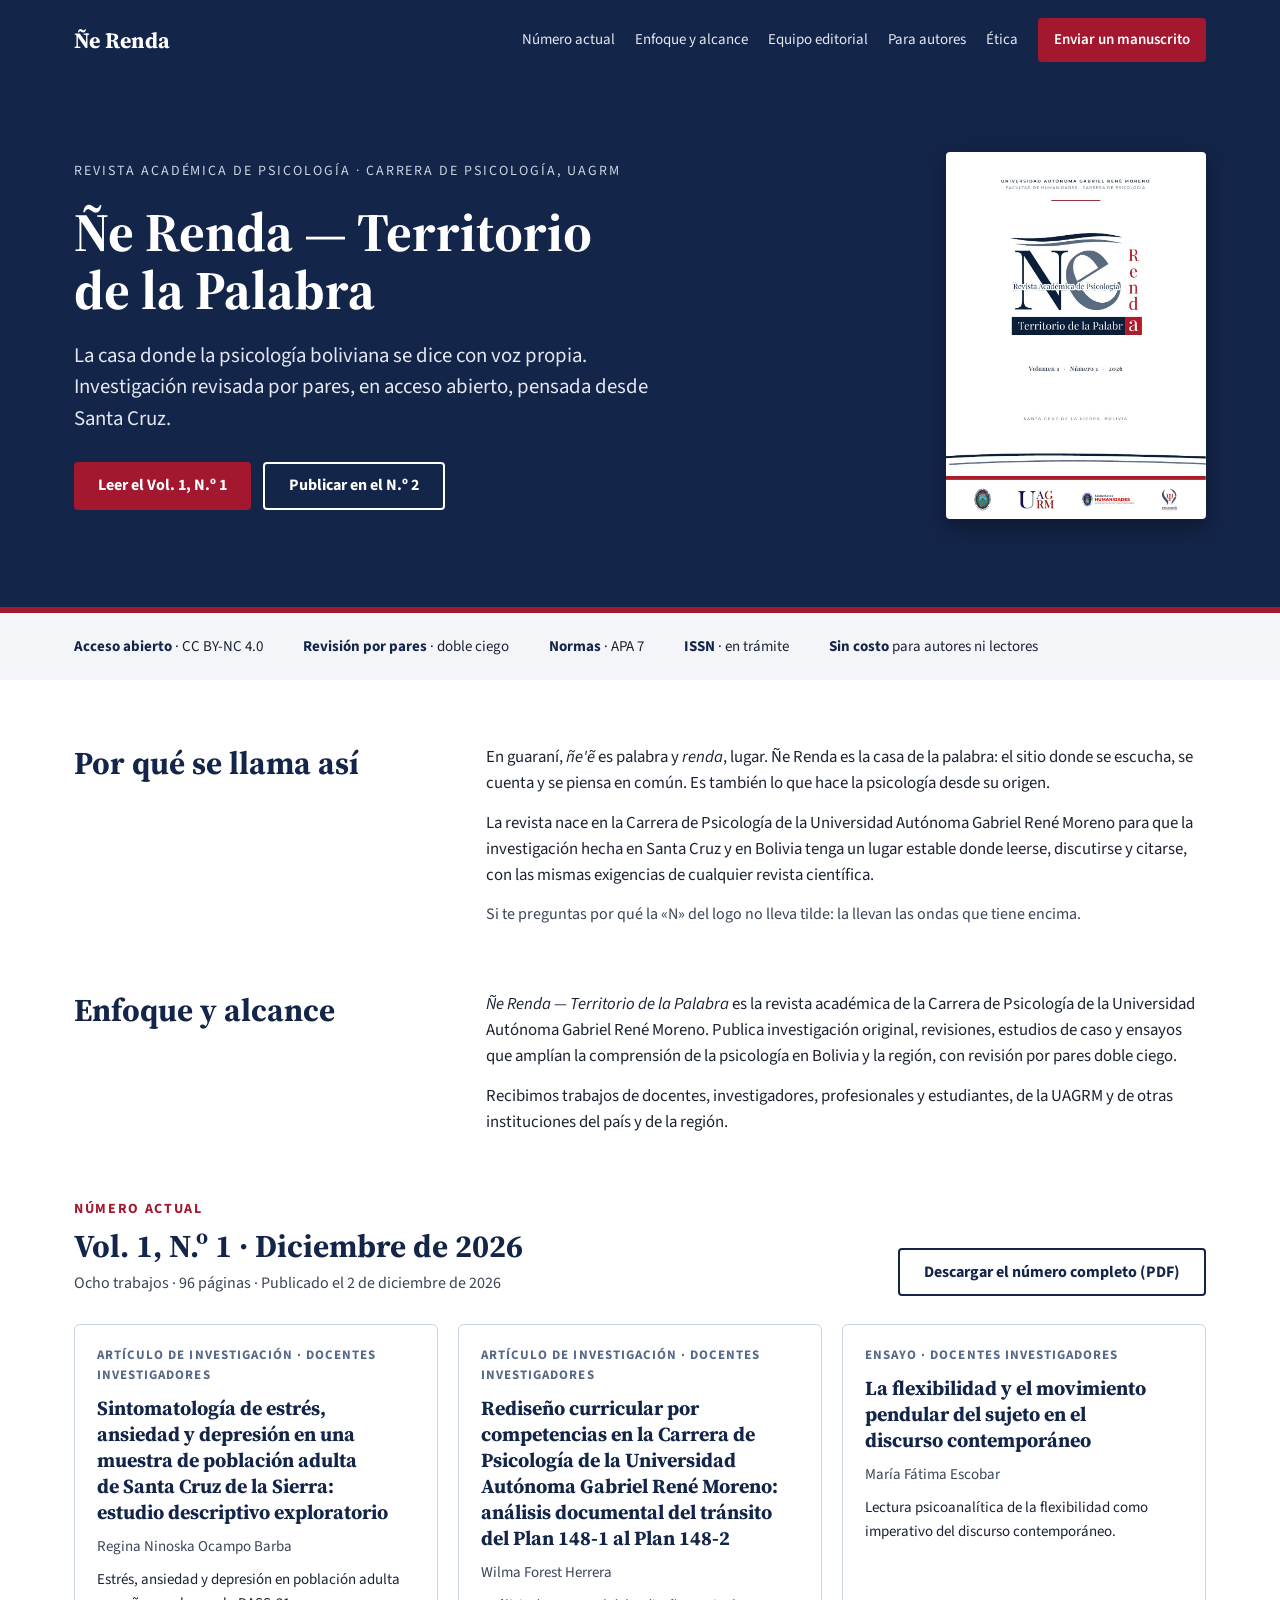
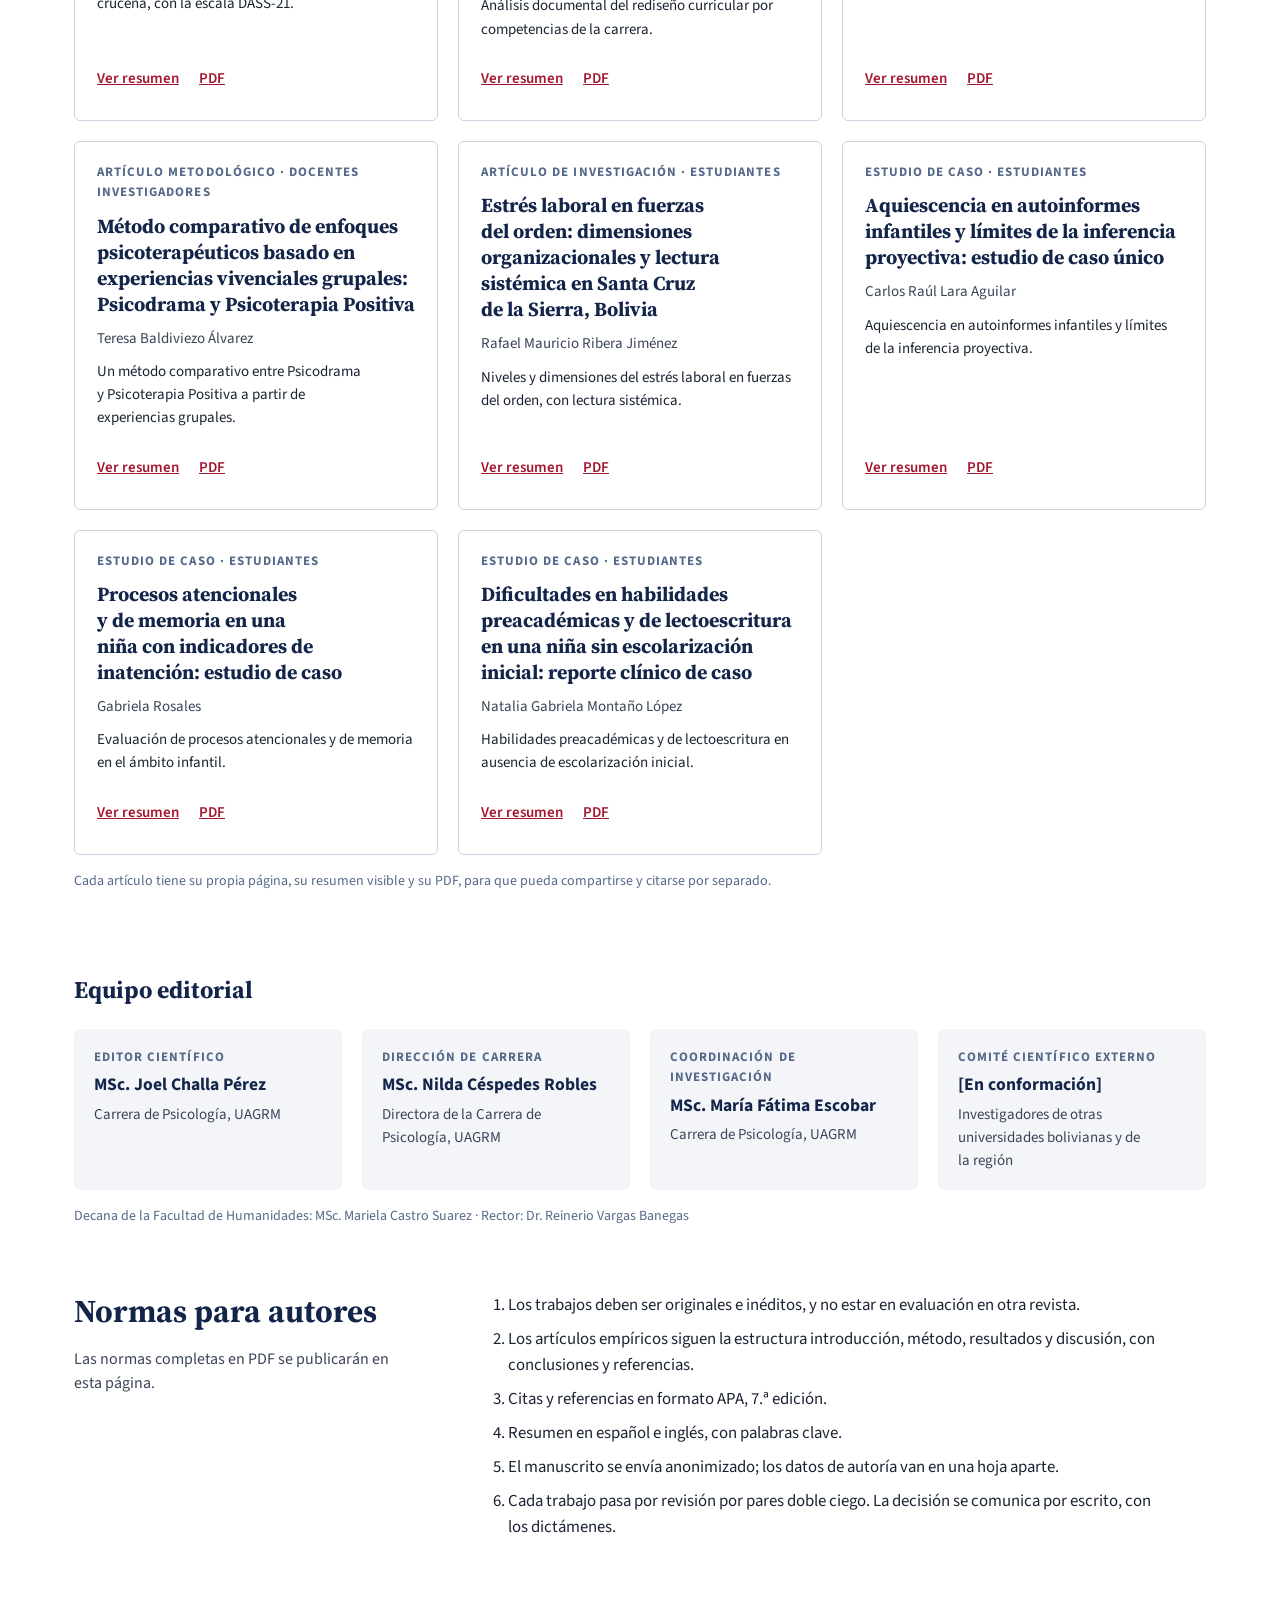
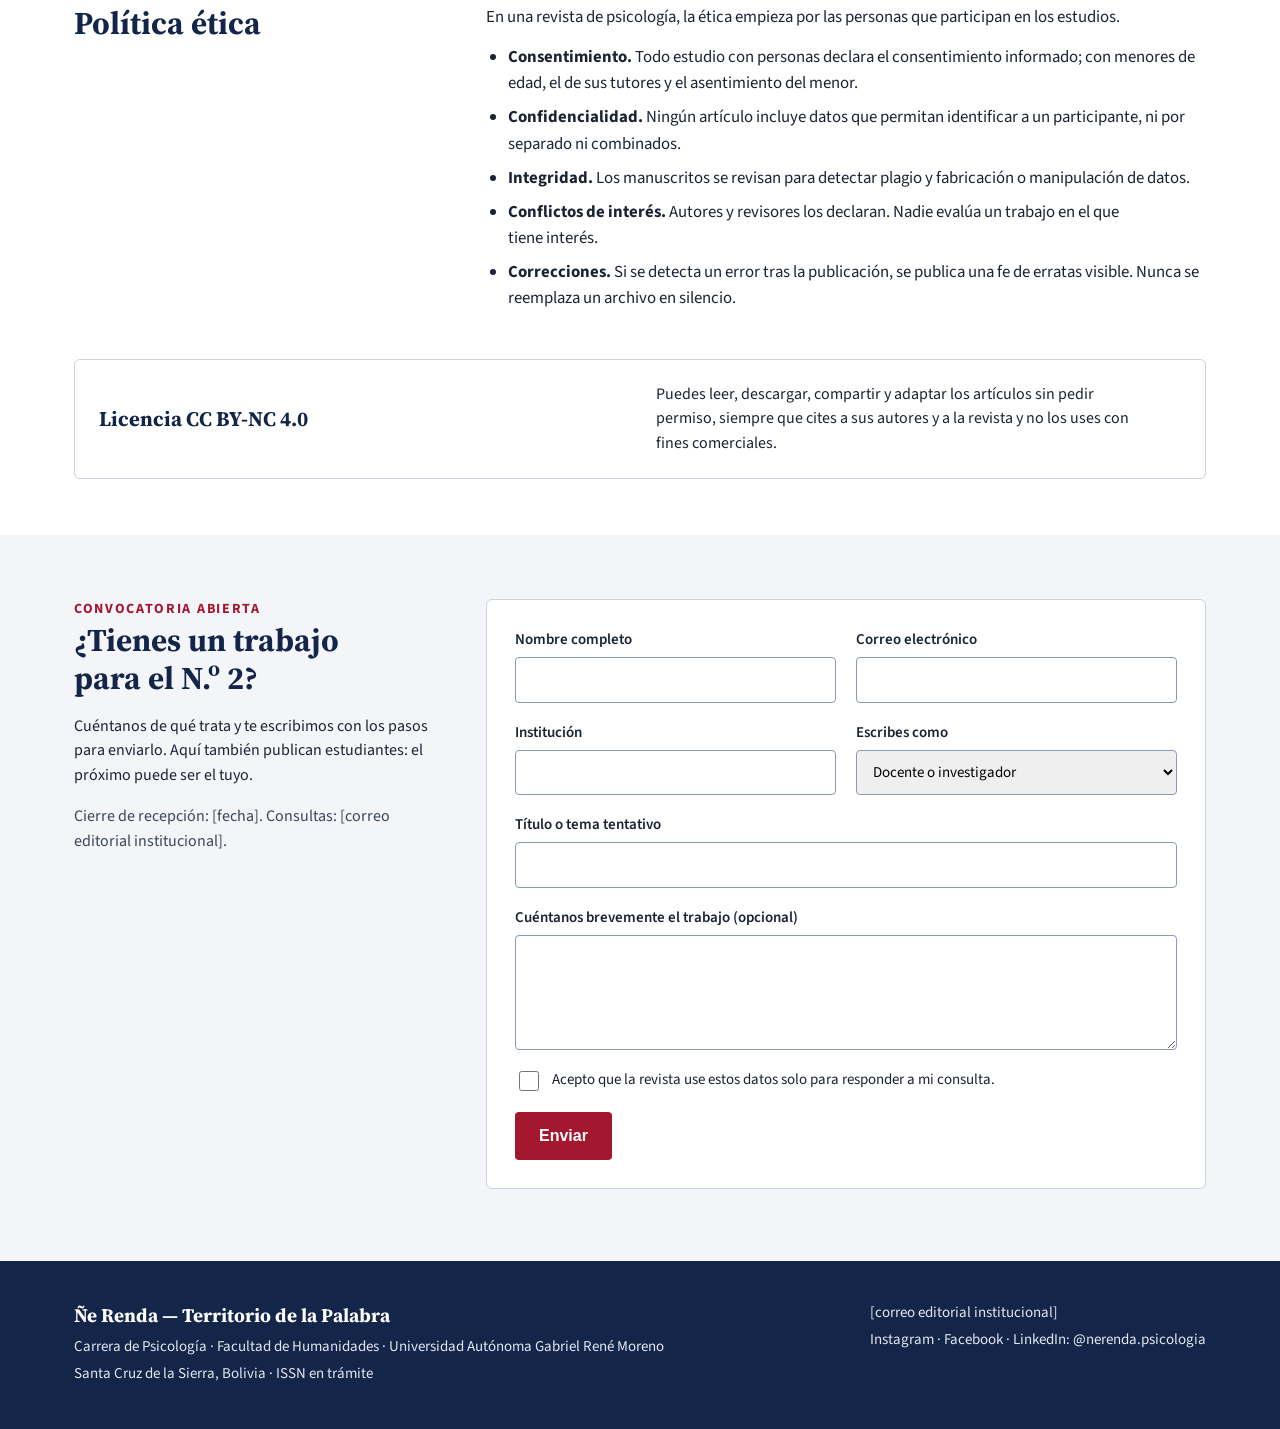
==== index.html @ d5024cea "Add files via upload" ====
<!doctype html>
<html lang="es">
<head>
<meta charset="utf-8">
<meta name="viewport" content="width=device-width, initial-scale=1">
<title>Ñe Renda — Territorio de la Palabra · Revista Académica de Psicología · UAGRM</title>
<meta name="description" content="Ñe Renda — Territorio de la Palabra: revista académica de la Carrera de Psicología de la UAGRM. Investigación revisada por pares, en acceso abierto, pensada desde Santa Cruz, Bolivia.">
<!-- FAVICON: cuando tengas el logo B07, guárdalo como img/favicon.png y descomenta la línea siguiente -->
<!-- <link rel="icon" type="image/png" href="img/favicon.png"> -->
<link rel="preconnect" href="https://fonts.googleapis.com">
<link rel="preconnect" href="https://fonts.gstatic.com" crossorigin>
<link href="https://fonts.googleapis.com/css2?family=Source+Serif+4:opsz,wght@8..60,400;8..60,600;8..60,700&family=Source+Sans+3:ital,wght@0,400;0,600;0,700;1,400&display=swap" rel="stylesheet">
<link rel="stylesheet" href="css/estilos.css">
</head>
<body>

<header class="cabecera">
<div class="contenedor cabecera-fila">
<a href="index.html" class="marca">
<!-- LOGO: cuando tengas el avatar B07, guárdalo como img/logo-b07.png y descomenta la línea siguiente -->
<!-- <img class="marca-logo" src="img/logo-b07.png" alt=""> -->
<span class="marca-nombre">Ñe Renda</span>
</a>
<nav class="navegacion" aria-label="Secciones del sitio">
<a href="#numero">Número actual</a>
<a href="#alcance">Enfoque y alcance</a>
<a href="#equipo">Equipo editorial</a>
<a href="#autores">Para autores</a>
<a href="#etica">Ética</a>
<a href="#contacto" class="destacado">Enviar un manuscrito</a>
</nav>
</div>
</header>

<section class="portada">
<div class="contenedor portada-fila">
<div class="portada-texto">
<p class="portada-etiqueta">Revista Académica de Psicología · Carrera de Psicología, UAGRM</p>
<h1>Ñe Renda — Territorio de la Palabra</h1>
<p class="portada-bajada">La casa donde la psicología boliviana se dice con voz propia. Investigación revisada por pares, en acceso abierto, pensada desde Santa Cruz.</p>
<div class="botones">
<a class="boton boton-rojo" href="#numero">Leer el Vol. 1, N.º 1</a>
<a class="boton boton-borde-claro" href="#contacto">Publicar en el N.º 2</a>
</div>
</div>
<div class="portada-imagen">
<!-- PORTADA: guarda la portada oficial como img/portada-vol1-n1.jpg; mientras no exista, la imagen simplemente no se mostrará -->
<img src="img/portada-vol1-n1.jpg" alt="Portada del Vol. 1, N.º 1 de Ñe Renda" onerror="this.style.display='none'">
</div>
</div>
</section>

<section class="franja" aria-label="Atributos de la revista">
<div class="contenedor franja-fila">
<span><strong>Acceso abierto</strong> · CC BY-NC 4.0</span>
<span><strong>Revisión por pares</strong> · doble ciego</span>
<span><strong>Normas</strong> · APA 7</span>
<span><strong>ISSN</strong> · en trámite</span>
<span><strong>Sin costo</strong> para autores ni lectores</span>
</div>
</section>

<section class="seccion" id="presentacion">
<div class="contenedor seccion-fila">
<div class="seccion-titulo"><h2>Por qué se llama así</h2></div>
<div class="seccion-cuerpo">
<p>En guaraní, <em>ñe'ẽ</em> es palabra y <em>renda</em>, lugar. Ñe Renda es la casa de la palabra: el sitio donde se escucha, se cuenta y se piensa en común. Es también lo que hace la psicología desde su origen.</p>
<p>La revista nace en la Carrera de Psicología de la Universidad Autónoma Gabriel René Moreno para que la investigación hecha en Santa Cruz y en Bolivia tenga un lugar estable donde leerse, discutirse y citarse, con las mismas exigencias de cualquier revista científica.</p>
<p class="nota-suave">Si te preguntas por qué la «N» del logo no lleva tilde: la llevan las ondas que tiene encima.</p>
</div>
</div>
</section>

<section class="seccion" id="alcance">
<div class="contenedor seccion-fila">
<div class="seccion-titulo"><h2>Enfoque y alcance</h2></div>
<div class="seccion-cuerpo">
<p><em>Ñe Renda — Territorio de la Palabra</em> es la revista académica de la Carrera de Psicología de la Universidad Autónoma Gabriel René Moreno. Publica investigación original, revisiones, estudios de caso y ensayos que amplían la comprensión de la psicología en Bolivia y la región, con revisión por pares doble ciego.</p>
<p>Recibimos trabajos de docentes, investigadores, profesionales y estudiantes, de la UAGRM y de otras instituciones del país y de la región.</p>
</div>
</div>
</section>

<section class="seccion" id="numero">
<div class="contenedor">
<div class="numero-cabeza">
<div>
<p class="numero-etiqueta">Número actual</p>
<h2>Vol. 1, N.º 1 · Diciembre de 2026</h2>
<p class="numero-dato">Ocho trabajos · 96 páginas · Publicado el 2 de diciembre de 2026</p>
</div>
<!-- PDF COMPLETO: guarda el número completo como pdf/nerenda-vol1-n1.pdf -->
<a class="boton boton-borde-oscuro" href="pdf/nerenda-vol1-n1.pdf">Descargar el número completo (PDF)</a>
</div>
<div class="rejilla-articulos">

<article class="tarjeta-articulo">
<p class="tipo">Artículo de investigación · Docentes investigadores</p>
<h3><a href="articulo-01.html">Sintomatología de estrés, ansiedad y depresión en una muestra de población adulta de Santa Cruz de la Sierra: estudio descriptivo exploratorio</a></h3>
<p class="autoria">Regina Ninoska Ocampo Barba</p>
<p class="tema">Estrés, ansiedad y depresión en población adulta cruceña, con la escala DASS-21.</p>
<div class="tarjeta-enlaces"><a href="articulo-01.html">Ver resumen</a><a href="pdf/articulo-01.pdf">PDF</a></div>
</article>

<article class="tarjeta-articulo">
<p class="tipo">Artículo de investigación · Docentes investigadores</p>
<h3><a href="articulo-02.html">Rediseño curricular por competencias en la Carrera de Psicología de la Universidad Autónoma Gabriel René Moreno: análisis documental del tránsito del Plan 148-1 al Plan 148-2</a></h3>
<p class="autoria">Wilma Forest Herrera</p>
<p class="tema">Análisis documental del rediseño curricular por competencias de la carrera.</p>
<div class="tarjeta-enlaces"><a href="articulo-02.html">Ver resumen</a><a href="pdf/articulo-02.pdf">PDF</a></div>
</article>

<article class="tarjeta-articulo">
<p class="tipo">Ensayo · Docentes investigadores</p>
<h3><a href="articulo-03.html">La flexibilidad y el movimiento pendular del sujeto en el discurso contemporáneo</a></h3>
<p class="autoria">María Fátima Escobar</p>
<p class="tema">Lectura psicoanalítica de la flexibilidad como imperativo del discurso contemporáneo.</p>
<div class="tarjeta-enlaces"><a href="articulo-03.html">Ver resumen</a><a href="pdf/articulo-03.pdf">PDF</a></div>
</article>

<article class="tarjeta-articulo">
<p class="tipo">Artículo metodológico · Docentes investigadores</p>
<h3><a href="articulo-04.html">Método comparativo de enfoques psicoterapéuticos basado en experiencias vivenciales grupales: Psicodrama y Psicoterapia Positiva</a></h3>
<p class="autoria">Teresa Baldiviezo Álvarez</p>
<p class="tema">Un método comparativo entre Psicodrama y Psicoterapia Positiva a partir de experiencias grupales.</p>
<div class="tarjeta-enlaces"><a href="articulo-04.html">Ver resumen</a><a href="pdf/articulo-04.pdf">PDF</a></div>
</article>

<article class="tarjeta-articulo">
<p class="tipo">Artículo de investigación · Estudiantes</p>
<h3><a href="articulo-05.html">Estrés laboral en fuerzas del orden: dimensiones organizacionales y lectura sistémica en Santa Cruz de la Sierra, Bolivia</a></h3>
<p class="autoria">Rafael Mauricio Ribera Jiménez</p>
<p class="tema">Niveles y dimensiones del estrés laboral en fuerzas del orden, con lectura sistémica.</p>
<div class="tarjeta-enlaces"><a href="articulo-05.html">Ver resumen</a><a href="pdf/articulo-05.pdf">PDF</a></div>
</article>

<article class="tarjeta-articulo">
<p class="tipo">Estudio de caso · Estudiantes</p>
<h3><a href="articulo-06.html">Aquiescencia en autoinformes infantiles y límites de la inferencia proyectiva: estudio de caso único</a></h3>
<p class="autoria">Carlos Raúl Lara Aguilar</p>
<p class="tema">Aquiescencia en autoinformes infantiles y límites de la inferencia proyectiva.</p>
<div class="tarjeta-enlaces"><a href="articulo-06.html">Ver resumen</a><a href="pdf/articulo-06.pdf">PDF</a></div>
</article>

<article class="tarjeta-articulo">
<p class="tipo">Estudio de caso · Estudiantes</p>
<h3><a href="articulo-07.html">Procesos atencionales y de memoria en una niña con indicadores de inatención: estudio de caso</a></h3>
<p class="autoria">Gabriela Rosales</p>
<p class="tema">Evaluación de procesos atencionales y de memoria en el ámbito infantil.</p>
<div class="tarjeta-enlaces"><a href="articulo-07.html">Ver resumen</a><a href="pdf/articulo-07.pdf">PDF</a></div>
</article>

<article class="tarjeta-articulo">
<p class="tipo">Estudio de caso · Estudiantes</p>
<h3><a href="articulo-08.html">Dificultades en habilidades preacadémicas y de lectoescritura en una niña sin escolarización inicial: reporte clínico de caso</a></h3>
<p class="autoria">Natalia Gabriela Montaño López</p>
<p class="tema">Habilidades preacadémicas y de lectoescritura en ausencia de escolarización inicial.</p>
<div class="tarjeta-enlaces"><a href="articulo-08.html">Ver resumen</a><a href="pdf/articulo-08.pdf">PDF</a></div>
</article>

</div>
<p class="nota-pie-seccion">Cada artículo tiene su propia página, su resumen visible y su PDF, para que pueda compartirse y citarse por separado.</p>
</div>
</section>

<section class="seccion" id="equipo">
<div class="contenedor">
<h2>Equipo editorial</h2>
<div class="rejilla-equipo">
<div class="tarjeta-equipo">
<p class="rol">Editor científico</p>
<p class="nombre">MSc. Joel Challa Pérez</p>
<p class="detalle">Carrera de Psicología, UAGRM</p>
</div>
<div class="tarjeta-equipo">
<p class="rol">Dirección de Carrera</p>
<p class="nombre">MSc. Nilda Céspedes Robles</p>
<p class="detalle">Directora de la Carrera de Psicología, UAGRM</p>
</div>
<div class="tarjeta-equipo">
<p class="rol">Coordinación de investigación</p>
<p class="nombre">MSc. María Fátima Escobar</p>
<p class="detalle">Carrera de Psicología, UAGRM</p>
</div>
<div class="tarjeta-equipo">
<p class="rol">Comité científico externo</p>
<p class="nombre">[En conformación]</p>
<p class="detalle">Investigadores de otras universidades bolivianas y de la región</p>
</div>
</div>
<p class="nota-pie-seccion">Decana de la Facultad de Humanidades: MSc. Mariela Castro Suarez · Rector: Dr. Reinerio Vargas Banegas</p>
</div>
</section>

<section class="seccion" id="autores">
<div class="contenedor seccion-fila">
<div class="seccion-titulo">
<h2>Normas para autores</h2>
<p class="nota-suave">Las normas completas en PDF se publicarán en esta página.</p>
</div>
<div class="seccion-cuerpo">
<ol>
<li>Los trabajos deben ser originales e inéditos, y no estar en evaluación en otra revista.</li>
<li>Los artículos empíricos siguen la estructura introducción, método, resultados y discusión, con conclusiones y referencias.</li>
<li>Citas y referencias en formato APA, 7.ª edición.</li>
<li>Resumen en español e inglés, con palabras clave.</li>
<li>El manuscrito se envía anonimizado; los datos de autoría van en una hoja aparte.</li>
<li>Cada trabajo pasa por revisión por pares doble ciego. La decisión se comunica por escrito, con los dictámenes.</li>
</ol>
</div>
</div>
</section>

<section class="seccion" id="etica">
<div class="contenedor seccion-fila">
<div class="seccion-titulo"><h2>Política ética</h2></div>
<div class="seccion-cuerpo">
<p>En una revista de psicología, la ética empieza por las personas que participan en los estudios.</p>
<ul>
<li><strong>Consentimiento.</strong> Todo estudio con personas declara el consentimiento informado; con menores de edad, el de sus tutores y el asentimiento del menor.</li>
<li><strong>Confidencialidad.</strong> Ningún artículo incluye datos que permitan identificar a un participante, ni por separado ni combinados.</li>
<li><strong>Integridad.</strong> Los manuscritos se revisan para detectar plagio y fabricación o manipulación de datos.</li>
<li><strong>Conflictos de interés.</strong> Autores y revisores los declaran. Nadie evalúa un trabajo en el que tiene interés.</li>
<li><strong>Correcciones.</strong> Si se detecta un error tras la publicación, se publica una fe de erratas visible. Nunca se reemplaza un archivo en silencio.</li>
</ul>
</div>
</div>
</section>

<section class="contenedor" id="licencia">
<div class="caja-licencia">
<p class="titulo">Licencia CC BY-NC 4.0</p>
<p>Puedes leer, descargar, compartir y adaptar los artículos sin pedir permiso, siempre que cites a sus autores y a la revista y no los uses con fines comerciales.</p>
</div>
</section>

<section class="contacto" id="contacto">
<div class="contenedor contacto-fila">
<div class="seccion-titulo">
<p class="numero-etiqueta">Convocatoria abierta</p>
<h2>¿Tienes un trabajo para el N.º 2?</h2>
<p>Cuéntanos de qué trata y te escribimos con los pasos para enviarlo. Aquí también publican estudiantes: el próximo puede ser el tuyo.</p>
<p class="nota-suave">Cierre de recepción: [fecha]. Consultas: [correo editorial institucional].</p>
</div>
<div class="seccion-cuerpo">
<!-- FORMULARIO: GitHub Pages no procesa formularios por sí solo.
     Opción A (recomendada): crea una cuenta gratuita en formspree.io con el correo editorial,
     crea un formulario y reemplaza TU_CODIGO en la línea siguiente por el código que te da Formspree.
     Opción B: crea un Google Form institucional y reemplaza todo este <form> por:
     <a class="boton boton-rojo" href="URL_DEL_GOOGLE_FORM">Abrir el formulario de contacto</a> -->
<form class="formulario" action="https://formspree.io/f/TU_CODIGO" method="POST">
<label>Nombre completo
<input type="text" name="nombre" required autocomplete="name">
</label>
<label>Correo electrónico
<input type="email" name="correo" required autocomplete="email">
</label>
<label>Institución
<input type="text" name="institucion">
</label>
<label>Escribes como
<select name="rol">
<option>Docente o investigador</option>
<option>Estudiante de pregrado o tesista</option>
<option>Psicólogo en ejercicio</option>
<option>Otro</option>
</select>
</label>
<label class="campo-ancho">Título o tema tentativo
<input type="text" name="tema" required>
</label>
<label class="campo-ancho">Cuéntanos brevemente el trabajo (opcional)
<textarea name="mensaje" rows="4"></textarea>
</label>
<label class="casilla campo-ancho">
<input type="checkbox" name="acepto" required>
<span>Acepto que la revista use estos datos solo para responder a mi consulta.</span>
</label>
<button class="boton boton-rojo campo-ancho" type="submit" style="justify-self: start;">Enviar</button>
</form>
</div>
</div>
</section>

<footer class="pie">
<div class="contenedor pie-fila">
<div>
<p class="titulo">Ñe Renda — Territorio de la Palabra</p>
<p>Carrera de Psicología · Facultad de Humanidades · Universidad Autónoma Gabriel René Moreno</p>
<p>Santa Cruz de la Sierra, Bolivia · ISSN en trámite</p>
</div>
<div>
<p>[correo editorial institucional]</p>
<p>Instagram · Facebook · LinkedIn: @nerenda.psicologia</p>
</div>
</div>
</footer>

</body>
</html>
---- css/estilos.css ----
/* Ñe Renda — Territorio de la Palabra · hoja de estilos del sitio
   Paleta: azul marino #14254A · gris azulado #6B7F99 (texto pequeño: #56698A) · rojo carmín #A3172F
   Tipografías: Source Serif 4 (titulares) · Source Sans 3 (texto) — cargadas desde Google Fonts en cada página */

* { box-sizing: border-box; }

body {
  margin: 0;
  font-family: 'Source Sans 3', system-ui, -apple-system, sans-serif;
  color: #1B2333;
  background: #ffffff;
  line-height: 1.55;
}

h1, h2, h3 { font-family: 'Source Serif 4', Georgia, serif; color: #14254A; line-height: 1.2; text-wrap: balance; }
p, li { text-wrap: pretty; }

a { color: #A3172F; }
a:hover { color: #14254A; }

.contenedor { max-width: 1180px; margin: 0 auto; padding-left: 24px; padding-right: 24px; }

/* Cabecera y navegación */
.cabecera { background: #14254A; color: #ffffff; }
.cabecera-fila { display: flex; flex-wrap: wrap; justify-content: space-between; align-items: center; gap: 16px; padding-top: 18px; padding-bottom: 18px; }
.marca { display: flex; align-items: center; gap: 12px; color: #ffffff; text-decoration: none; min-height: 44px; }
.marca-logo { height: 44px; width: auto; }
.marca-nombre { font-family: 'Source Serif 4', Georgia, serif; font-size: 22px; font-weight: 700; }
.navegacion { display: flex; flex-wrap: wrap; gap: 4px 20px; font-size: 15px; align-items: center; }
.navegacion a { color: #E3E8F0; text-decoration: none; padding: 10px 0; }
.navegacion a:hover { color: #ffffff; text-decoration: underline; }
.navegacion a.destacado { color: #ffffff; background: #A3172F; padding: 10px 16px; border-radius: 4px; font-weight: 600; }
.navegacion a.destacado:hover { background: #8A1428; text-decoration: none; }

/* Portada (hero) */
.portada { background: #14254A; color: #ffffff; border-bottom: 6px solid #A3172F; }
.portada-fila { display: flex; flex-wrap: wrap; gap: 48px; align-items: center; padding-top: 72px; padding-bottom: 88px; }
.portada-texto { flex: 999 1 520px; min-width: 0; display: flex; flex-direction: column; gap: 20px; }
.portada-etiqueta { margin: 0; font-size: 14px; letter-spacing: 0.14em; text-transform: uppercase; color: #C9D3E2; }
.portada h1 { margin: 0; color: #ffffff; font-size: clamp(2.2rem, 5vw, 3.4rem); line-height: 1.08; }
.portada-bajada { margin: 0; font-size: 1.3rem; line-height: 1.5; color: #E3E8F0; max-width: 620px; }
.portada-imagen { flex: 1 1 260px; display: flex; justify-content: center; }
.portada-imagen img { width: 260px; height: auto; border-radius: 4px; box-shadow: 0 8px 24px rgba(0,0,0,0.35); }
.botones { display: flex; flex-wrap: wrap; gap: 12px; padding-top: 8px; }
.boton { display: inline-flex; align-items: center; min-height: 48px; padding: 0 24px; text-decoration: none; font-weight: 700; border-radius: 4px; border: 0; font-size: 16px; cursor: pointer; }
.boton-rojo { background: #A3172F; color: #ffffff; }
.boton-rojo:hover { background: #8A1428; color: #ffffff; }
.boton-borde-claro { border: 2px solid #ffffff; color: #ffffff; background: transparent; }
.boton-borde-claro:hover { background: rgba(255,255,255,0.12); color: #ffffff; }
.boton-borde-oscuro { border: 2px solid #14254A; color: #14254A; background: transparent; }
.boton-borde-oscuro:hover { background: #EDF0F6; color: #14254A; }

/* Franja de atributos */
.franja { background: #F3F5F9; }
.franja-fila { display: flex; flex-wrap: wrap; gap: 12px 40px; padding-top: 22px; padding-bottom: 22px; font-size: 15px; }
.franja strong { color: #14254A; }

/* Secciones de dos columnas */
.seccion { padding-top: 64px; }
.seccion-fila { display: flex; flex-wrap: wrap; gap: 40px; }
.seccion-titulo { flex: 1 1 300px; min-width: 0; }
.seccion-titulo h2 { margin: 0; font-size: 2rem; }
.seccion-cuerpo { flex: 999 1 560px; min-width: 0; max-width: 720px; display: flex; flex-direction: column; gap: 14px; font-size: 1.05rem; }
.seccion-cuerpo p, .seccion-cuerpo ul, .seccion-cuerpo ol { margin: 0; }
.seccion-cuerpo ul, .seccion-cuerpo ol { padding-left: 22px; display: flex; flex-direction: column; gap: 8px; }
.nota-suave { font-size: 1rem; color: #3A4558; }

/* Número actual */
.numero-cabeza { display: flex; flex-wrap: wrap; justify-content: space-between; align-items: flex-end; gap: 16px; }
.numero-etiqueta { margin: 0; font-size: 14px; letter-spacing: 0.12em; text-transform: uppercase; color: #A3172F; font-weight: 700; }
.numero-cabeza h2 { margin: 6px 0; font-size: 2rem; }
.numero-dato { margin: 0; color: #3A4558; }
.rejilla-articulos { display: grid; grid-template-columns: repeat(auto-fill, minmax(320px, 1fr)); gap: 20px; margin-top: 28px; }
.tarjeta-articulo { border: 1px solid #C9D3E2; border-radius: 6px; padding: 20px 22px; display: flex; flex-direction: column; gap: 10px; }
.tarjeta-articulo .tipo { margin: 0; font-size: 13px; letter-spacing: 0.08em; text-transform: uppercase; color: #56698A; font-weight: 700; }
.tarjeta-articulo h3 { margin: 0; font-size: 1.25rem; line-height: 1.3; }
.tarjeta-articulo h3 a { color: #14254A; text-decoration: none; }
.tarjeta-articulo h3 a:hover { color: #A3172F; text-decoration: underline; }
.tarjeta-articulo .autoria { margin: 0; font-size: 15px; color: #3A4558; }
.tarjeta-articulo .tema { margin: 0; font-size: 15px; }
.tarjeta-enlaces { display: flex; flex-wrap: wrap; gap: 8px 20px; margin-top: auto; padding-top: 6px; font-size: 15px; font-weight: 600; }
.tarjeta-enlaces a { padding: 10px 0; }
.nota-pie-seccion { margin: 16px 0 0 0; font-size: 14px; color: #56698A; }

/* Equipo */
.rejilla-equipo { display: grid; grid-template-columns: repeat(auto-fill, minmax(260px, 1fr)); gap: 20px; margin-top: 24px; }
.tarjeta-equipo { background: #F3F5F9; border-radius: 6px; padding: 18px 20px; display: flex; flex-direction: column; gap: 4px; }
.tarjeta-equipo .rol { margin: 0; font-size: 13px; text-transform: uppercase; letter-spacing: 0.08em; color: #56698A; font-weight: 700; }
.tarjeta-equipo .nombre { margin: 0; font-size: 1.1rem; font-weight: 700; color: #14254A; }
.tarjeta-equipo .detalle { margin: 0; font-size: 15px; color: #3A4558; }

/* Licencia */
.caja-licencia { border: 1px solid #C9D3E2; border-radius: 6px; padding: 22px 24px; display: flex; flex-wrap: wrap; gap: 12px 32px; align-items: center; margin-top: 48px; }
.caja-licencia .titulo { margin: 0; font-family: 'Source Serif 4', Georgia, serif; font-size: 1.3rem; font-weight: 700; color: #14254A; }
.caja-licencia p { margin: 0; flex: 999 1 420px; min-width: 0; }

/* Contacto y formulario */
.contacto { background: #F3F5F9; margin-top: 56px; }
.contacto-fila { display: flex; flex-wrap: wrap; gap: 40px; padding-top: 64px; padding-bottom: 72px; }
.formulario { background: #ffffff; border: 1px solid #C9D3E2; border-radius: 6px; padding: 28px; display: grid; grid-template-columns: repeat(2, minmax(0, 1fr)); gap: 18px 20px; }
.formulario label { display: flex; flex-direction: column; gap: 6px; font-weight: 600; font-size: 15px; }
.campo-ancho { grid-column: 1 / -1; }
.formulario input, .formulario select, .formulario textarea { font: inherit; font-weight: 400; border: 1px solid #8A9AB3; border-radius: 4px; padding: 10px 12px; min-height: 44px; }
.formulario textarea { resize: vertical; }
.casilla { flex-direction: row !important; gap: 10px !important; align-items: flex-start; font-weight: 400 !important; }
.casilla input { width: 20px; height: 20px; min-height: 20px; margin-top: 3px; }
@media (max-width: 640px) { .formulario { grid-template-columns: 1fr; } }

/* Pie */
.pie { background: #14254A; color: #E3E8F0; margin-top: 0; }
.pie-fila { display: flex; flex-wrap: wrap; justify-content: space-between; gap: 20px; padding-top: 40px; padding-bottom: 40px; font-size: 15px; }
.pie .titulo { margin: 0 0 4px 0; font-family: 'Source Serif 4', Georgia, serif; font-size: 1.2rem; font-weight: 700; color: #ffffff; }
.pie p { margin: 0 0 4px 0; }

/* Página de artículo */
.articulo-cuerpo { max-width: 820px; margin: 0 auto; padding: 56px 24px 72px 24px; display: flex; flex-direction: column; gap: 22px; }
.articulo-cuerpo .tipo { margin: 0; font-size: 13px; letter-spacing: 0.08em; text-transform: uppercase; color: #A3172F; font-weight: 700; }
.articulo-cuerpo h1 { margin: 0; font-size: 2.1rem; }
.articulo-cuerpo .autoria { margin: 0; font-size: 1.1rem; color: #3A4558; }
.articulo-cuerpo .referencia { margin: 0; font-size: 15px; color: #56698A; }
.bloque-resumen { background: #F3F5F9; border-radius: 6px; padding: 22px 24px; display: flex; flex-direction: column; gap: 10px; }
.bloque-resumen h2 { margin: 0; font-size: 1.2rem; }
.bloque-resumen p { margin: 0; }
.bloque-citar { border: 1px solid #C9D3E2; border-radius: 6px; padding: 18px 20px; display: flex; flex-direction: column; gap: 8px; font-size: 15px; }
.bloque-citar h2 { margin: 0; font-size: 1.1rem; }
.bloque-citar p { margin: 0; }
.volver { font-size: 15px; font-weight: 600; }
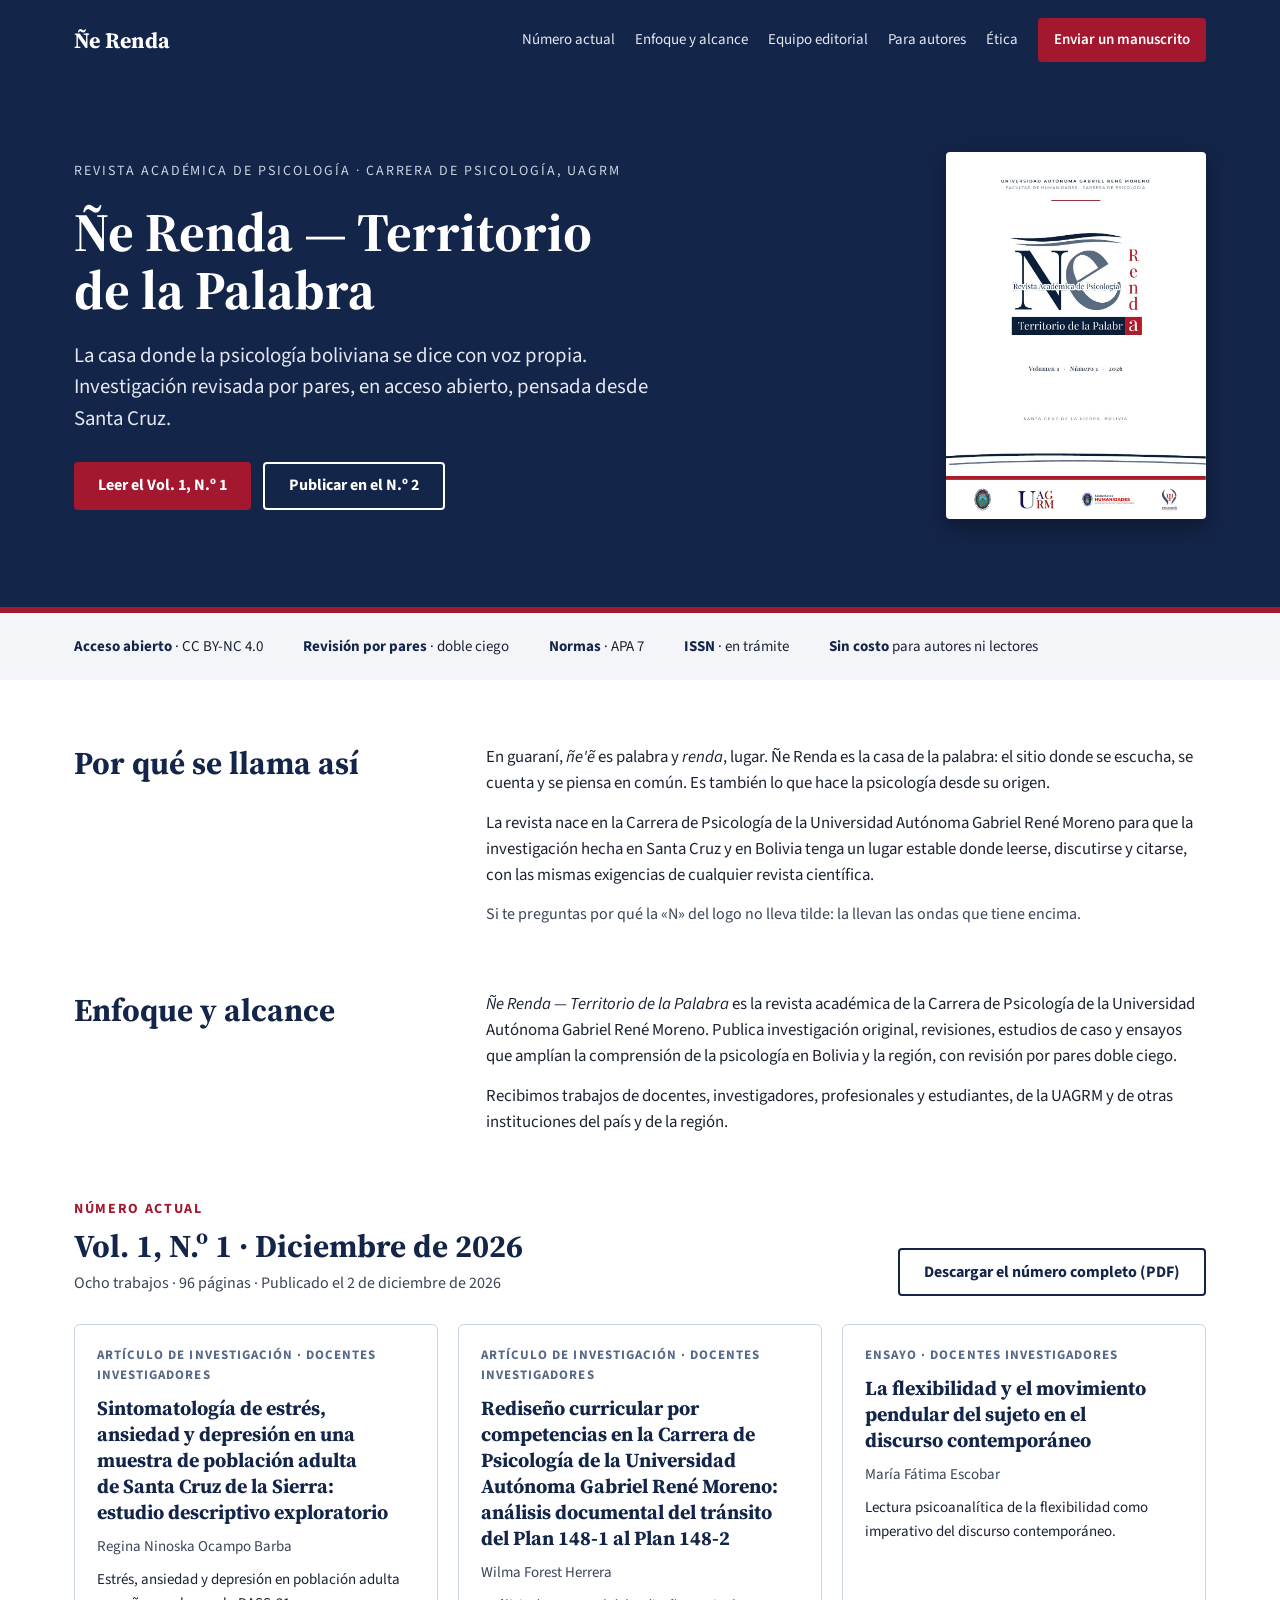
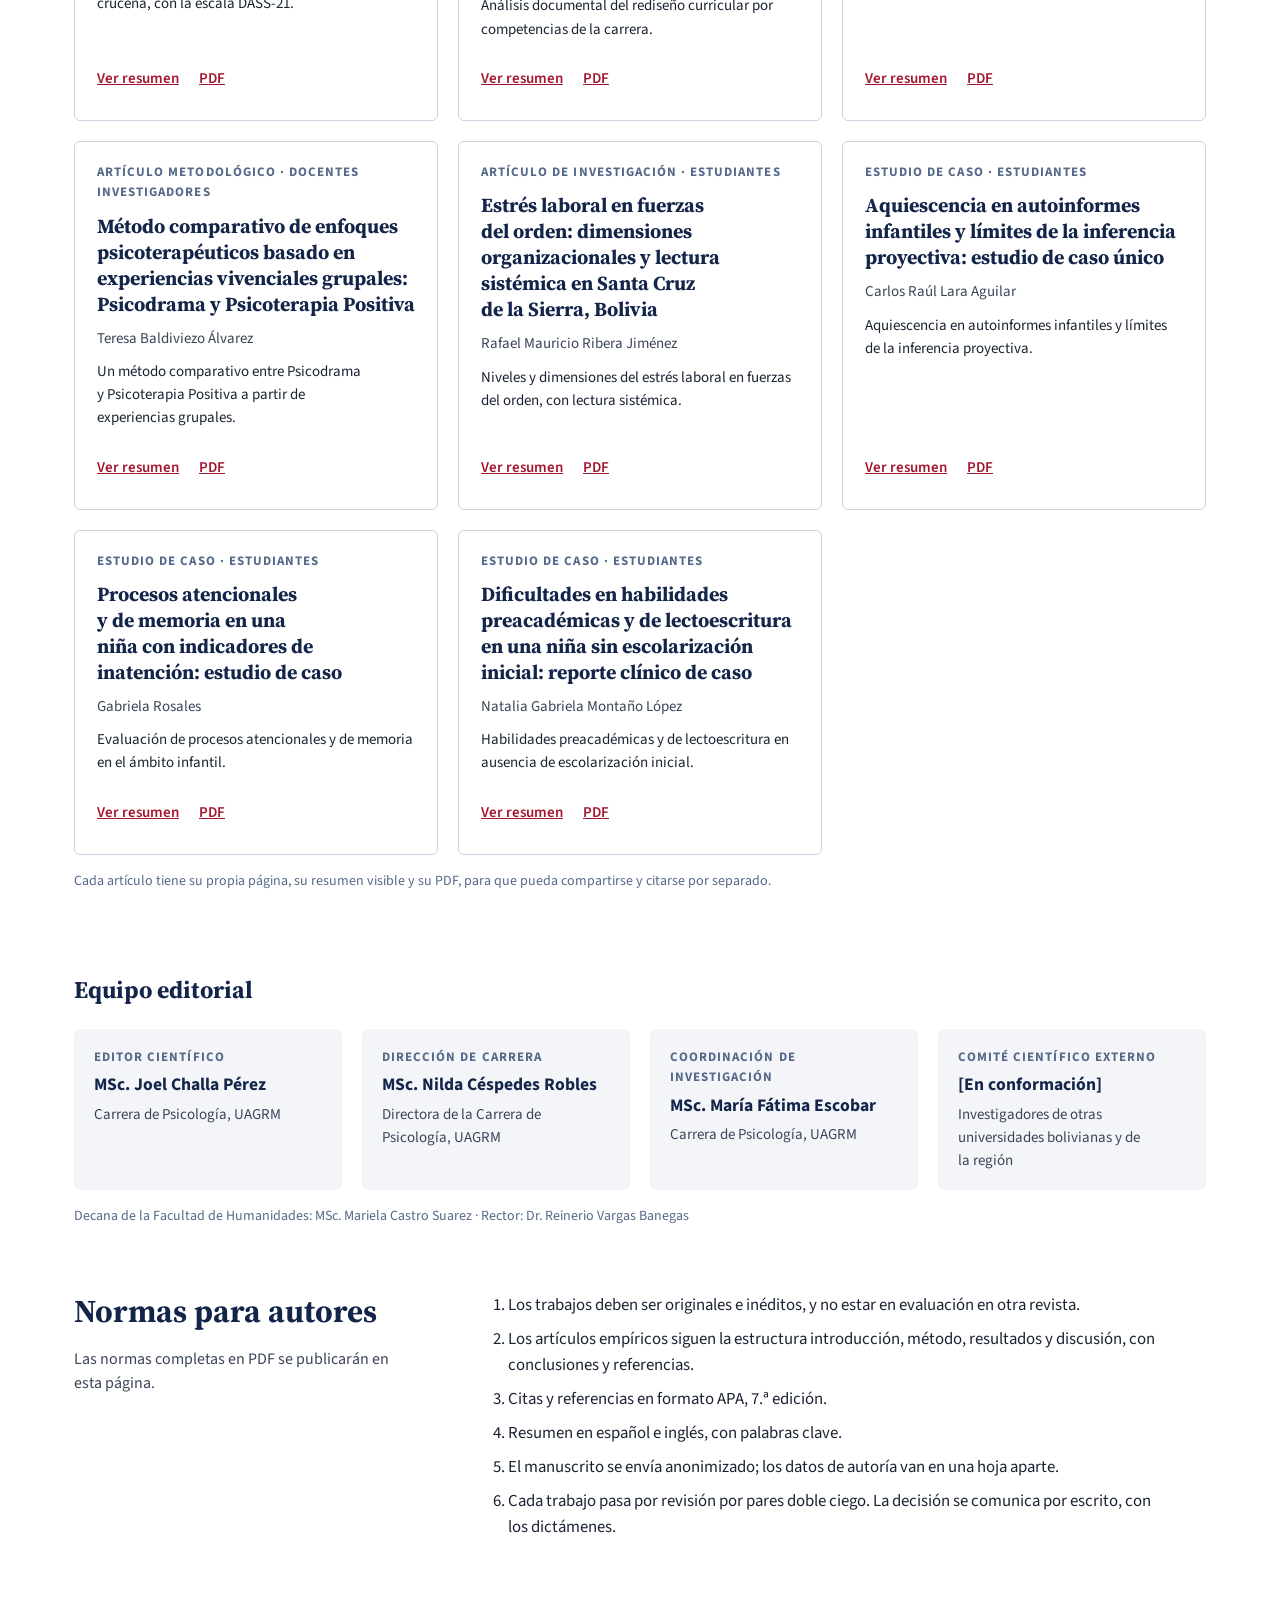
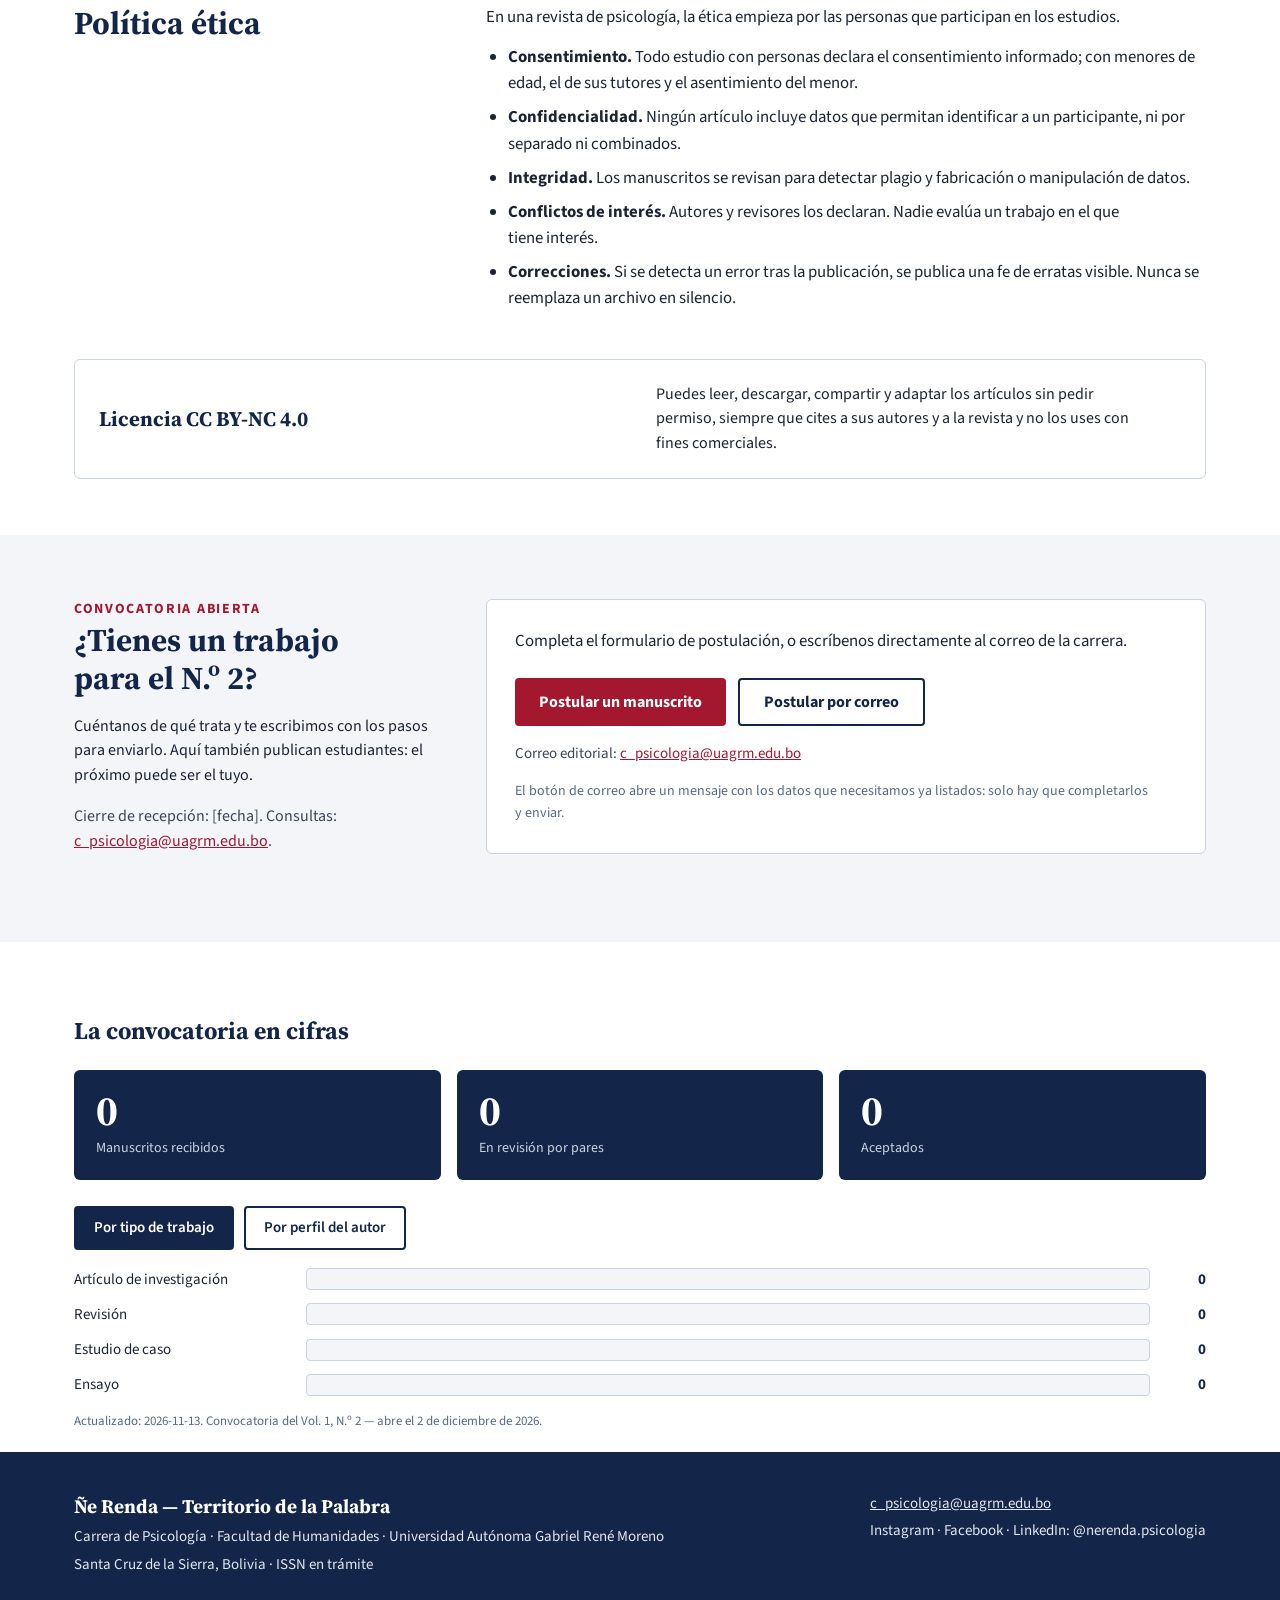
==== commit ed19d8f1: "Add files via upload" ====
--- a/index.html
+++ b/index.html
@@ -240,47 +240,82 @@
 <p class="numero-etiqueta">Convocatoria abierta</p>
 <h2>¿Tienes un trabajo para el N.º 2?</h2>
 <p>Cuéntanos de qué trata y te escribimos con los pasos para enviarlo. Aquí también publican estudiantes: el próximo puede ser el tuyo.</p>
-<p class="nota-suave">Cierre de recepción: [fecha]. Consultas: [correo editorial institucional].</p>
-</div>
-<div class="seccion-cuerpo">
-<!-- FORMULARIO: GitHub Pages no procesa formularios por sí solo.
-     Opción A (recomendada): crea una cuenta gratuita en formspree.io con el correo editorial,
-     crea un formulario y reemplaza TU_CODIGO en la línea siguiente por el código que te da Formspree.
-     Opción B: crea un Google Form institucional y reemplaza todo este <form> por:
-     <a class="boton boton-rojo" href="URL_DEL_GOOGLE_FORM">Abrir el formulario de contacto</a> -->
-<form class="formulario" action="https://formspree.io/f/TU_CODIGO" method="POST">
-<label>Nombre completo
-<input type="text" name="nombre" required autocomplete="name">
-</label>
-<label>Correo electrónico
-<input type="email" name="correo" required autocomplete="email">
-</label>
-<label>Institución
-<input type="text" name="institucion">
-</label>
-<label>Escribes como
-<select name="rol">
-<option>Docente o investigador</option>
-<option>Estudiante de pregrado o tesista</option>
-<option>Psicólogo en ejercicio</option>
-<option>Otro</option>
-</select>
-</label>
-<label class="campo-ancho">Título o tema tentativo
-<input type="text" name="tema" required>
-</label>
-<label class="campo-ancho">Cuéntanos brevemente el trabajo (opcional)
-<textarea name="mensaje" rows="4"></textarea>
-</label>
-<label class="casilla campo-ancho">
-<input type="checkbox" name="acepto" required>
-<span>Acepto que la revista use estos datos solo para responder a mi consulta.</span>
-</label>
-<button class="boton boton-rojo campo-ancho" type="submit" style="justify-self: start;">Enviar</button>
-</form>
-</div>
-</div>
-</section>
+<p class="nota-suave">Cierre de recepción: [fecha]. Consultas: <a href="mailto:c_psicologia@uagrm.edu.bo">c_psicologia@uagrm.edu.bo</a>.</p>
+</div>
+<div class="seccion-cuerpo">
+<!-- El botón abre el Google Form de la convocatoria; las respuestas llegan al Drive de c_psicologia@uagrm.edu.bo -->
+<div class="formulario" style="display: flex; flex-direction: column; gap: 16px;">
+<p style="margin: 0; font-size: 1.05rem;">Completa el formulario de postulación, o escríbenos directamente al correo de la carrera.</p>
+<div class="botones">
+<a class="boton boton-rojo" id="boton-formulario" href="https://docs.google.com/forms/d/e/1FAIpQLScNHgUABU08F3pAi4HKg8wVbyCsZcGMe62VkIEropSdbMZSIQ/viewform" target="_blank" rel="noopener">Postular un manuscrito</a>
+<a class="boton boton-borde-oscuro" href="mailto:c_psicologia@uagrm.edu.bo?subject=Postulaci%C3%B3n%20de%20manuscrito%20%E2%80%94%20%C3%91e%20Renda%20Vol.%201%2C%20N.%C2%BA%202&body=Nombre completo: %0AInstitucion: %0AEscribo como (docente o investigador / estudiante o tesista / psicologo en ejercicio / otro): %0ATipo de trabajo (articulo de investigacion / revision / estudio de caso / ensayo): %0ATitulo o tema tentativo: %0ABreve descripcion del trabajo: %0A%0AAcepto que la revista use estos datos solo para gestionar mi postulacion.">Postular por correo</a>
+</div>
+<p style="margin: 0; font-size: 15px; color: #3A4558;">Correo editorial: <a href="mailto:c_psicologia@uagrm.edu.bo">c_psicologia@uagrm.edu.bo</a></p>
+<p style="margin: 0; font-size: 14px; color: #56698A;">El botón de correo abre un mensaje con los datos que necesitamos ya listados: solo hay que completarlos y enviar.</p>
+</div>
+</div>
+</div>
+</section>
+
+<section class="contenedor estadisticas" id="estadisticas" hidden>
+<h2>La convocatoria en cifras</h2>
+<div class="est-cifras">
+<div class="est-cifra"><p class="num" id="est-recibidos">—</p><p class="rot">Manuscritos recibidos</p></div>
+<div class="est-cifra"><p class="num" id="est-revision">—</p><p class="rot">En revisión por pares</p></div>
+<div class="est-cifra"><p class="num" id="est-aceptados">—</p><p class="rot">Aceptados</p></div>
+</div>
+<div class="est-controles" role="group" aria-label="Ver distribución">
+<button type="button" id="btn-tipo" aria-pressed="true">Por tipo de trabajo</button>
+<button type="button" id="btn-perfil" aria-pressed="false">Por perfil del autor</button>
+</div>
+<div class="est-barras" id="est-barras" aria-live="polite"></div>
+<p class="est-nota" id="est-nota"></p>
+</section>
+
+<script>
+(function () {
+  fetch('datos/estadisticas.json', { cache: 'no-store' })
+    .then(function (r) { if (!r.ok) throw new Error(); return r.json(); })
+    .then(function (d) {
+      var sec = document.getElementById('estadisticas');
+      sec.hidden = false;
+      document.getElementById('est-recibidos').textContent = d.recibidos;
+      document.getElementById('est-revision').textContent = d.en_revision;
+      document.getElementById('est-aceptados').textContent = d.aceptados;
+      var nota = 'Actualizado: ' + d.actualizado + '.';
+      if (d.nota) nota += ' ' + d.nota + '.';
+      document.getElementById('est-nota').textContent = nota;
+
+      var cont = document.getElementById('est-barras');
+      function dibujar(grupo) {
+        cont.innerHTML = '';
+        var max = 0, k;
+        for (k in grupo) if (grupo[k] > max) max = grupo[k];
+        for (k in grupo) {
+          var fila = document.createElement('div'); fila.className = 'est-fila';
+          var rot = document.createElement('span'); rot.textContent = k;
+          var pista = document.createElement('div'); pista.className = 'est-pista';
+          var barra = document.createElement('div'); barra.className = 'est-barra';
+          var val = document.createElement('span'); val.className = 'est-valor';
+          val.textContent = grupo[k];
+          pista.appendChild(barra); fila.appendChild(rot); fila.appendChild(pista); fila.appendChild(val);
+          cont.appendChild(fila);
+          (function (b, v) {
+            requestAnimationFrame(function () { b.style.width = (max ? (v / max) * 100 : 0) + '%'; });
+          })(barra, grupo[k]);
+        }
+      }
+      var bt = document.getElementById('btn-tipo'), bp = document.getElementById('btn-perfil');
+      function activar(boton, otro, grupo) {
+        boton.setAttribute('aria-pressed', 'true'); otro.setAttribute('aria-pressed', 'false'); dibujar(grupo);
+      }
+      bt.addEventListener('click', function () { activar(bt, bp, d.por_tipo); });
+      bp.addEventListener('click', function () { activar(bp, bt, d.por_perfil); });
+      dibujar(d.por_tipo);
+    })
+    .catch(function () { /* sin datos, la sección queda oculta */ });
+})();
+</script>
 
 <footer class="pie">
 <div class="contenedor pie-fila">
@@ -290,7 +325,7 @@
 <p>Santa Cruz de la Sierra, Bolivia · ISSN en trámite</p>
 </div>
 <div>
-<p>[correo editorial institucional]</p>
+<p><a href="mailto:c_psicologia@uagrm.edu.bo" style="color: #E3E8F0">c_psicologia@uagrm.edu.bo</a></p>
 <p>Instagram · Facebook · LinkedIn: @nerenda.psicologia</p>
 </div>
 </div>
--- a/css/estilos.css
+++ b/css/estilos.css
@@ -125,3 +125,19 @@
 .bloque-citar h2 { margin: 0; font-size: 1.1rem; }
 .bloque-citar p { margin: 0; }
 .volver { font-size: 15px; font-weight: 600; }
+
+/* Estadísticas de la convocatoria */
+.estadisticas { padding-top: 56px; padding-bottom: 8px; }
+.est-cifras { display: grid; grid-template-columns: repeat(auto-fit, minmax(160px, 1fr)); gap: 16px; margin-top: 24px; }
+.est-cifra { background: #14254A; color: #ffffff; border-radius: 6px; padding: 20px 22px; }
+.est-cifra .num { margin: 0; font-family: 'Source Serif 4', Georgia, serif; font-size: 2.6rem; font-weight: 700; line-height: 1; }
+.est-cifra .rot { margin: 6px 0 0 0; font-size: 14px; color: #C9D3E2; }
+.est-controles { display: flex; flex-wrap: wrap; gap: 10px; margin-top: 26px; }
+.est-controles button { font: inherit; font-weight: 600; font-size: 15px; min-height: 44px; padding: 0 18px; border-radius: 4px; border: 2px solid #14254A; background: #ffffff; color: #14254A; cursor: pointer; }
+.est-controles button[aria-pressed="true"] { background: #14254A; color: #ffffff; }
+.est-barras { margin-top: 18px; display: flex; flex-direction: column; gap: 12px; }
+.est-fila { display: grid; grid-template-columns: minmax(150px, 220px) 1fr 44px; gap: 12px; align-items: center; font-size: 15px; }
+.est-pista { background: #F3F5F9; border: 1px solid #C9D3E2; border-radius: 4px; height: 22px; overflow: hidden; }
+.est-barra { height: 100%; background: #A3172F; width: 0%; transition: width 0.6s ease; }
+.est-valor { text-align: right; font-weight: 700; color: #14254A; }
+.est-nota { margin-top: 14px; font-size: 13px; color: #56698A; }
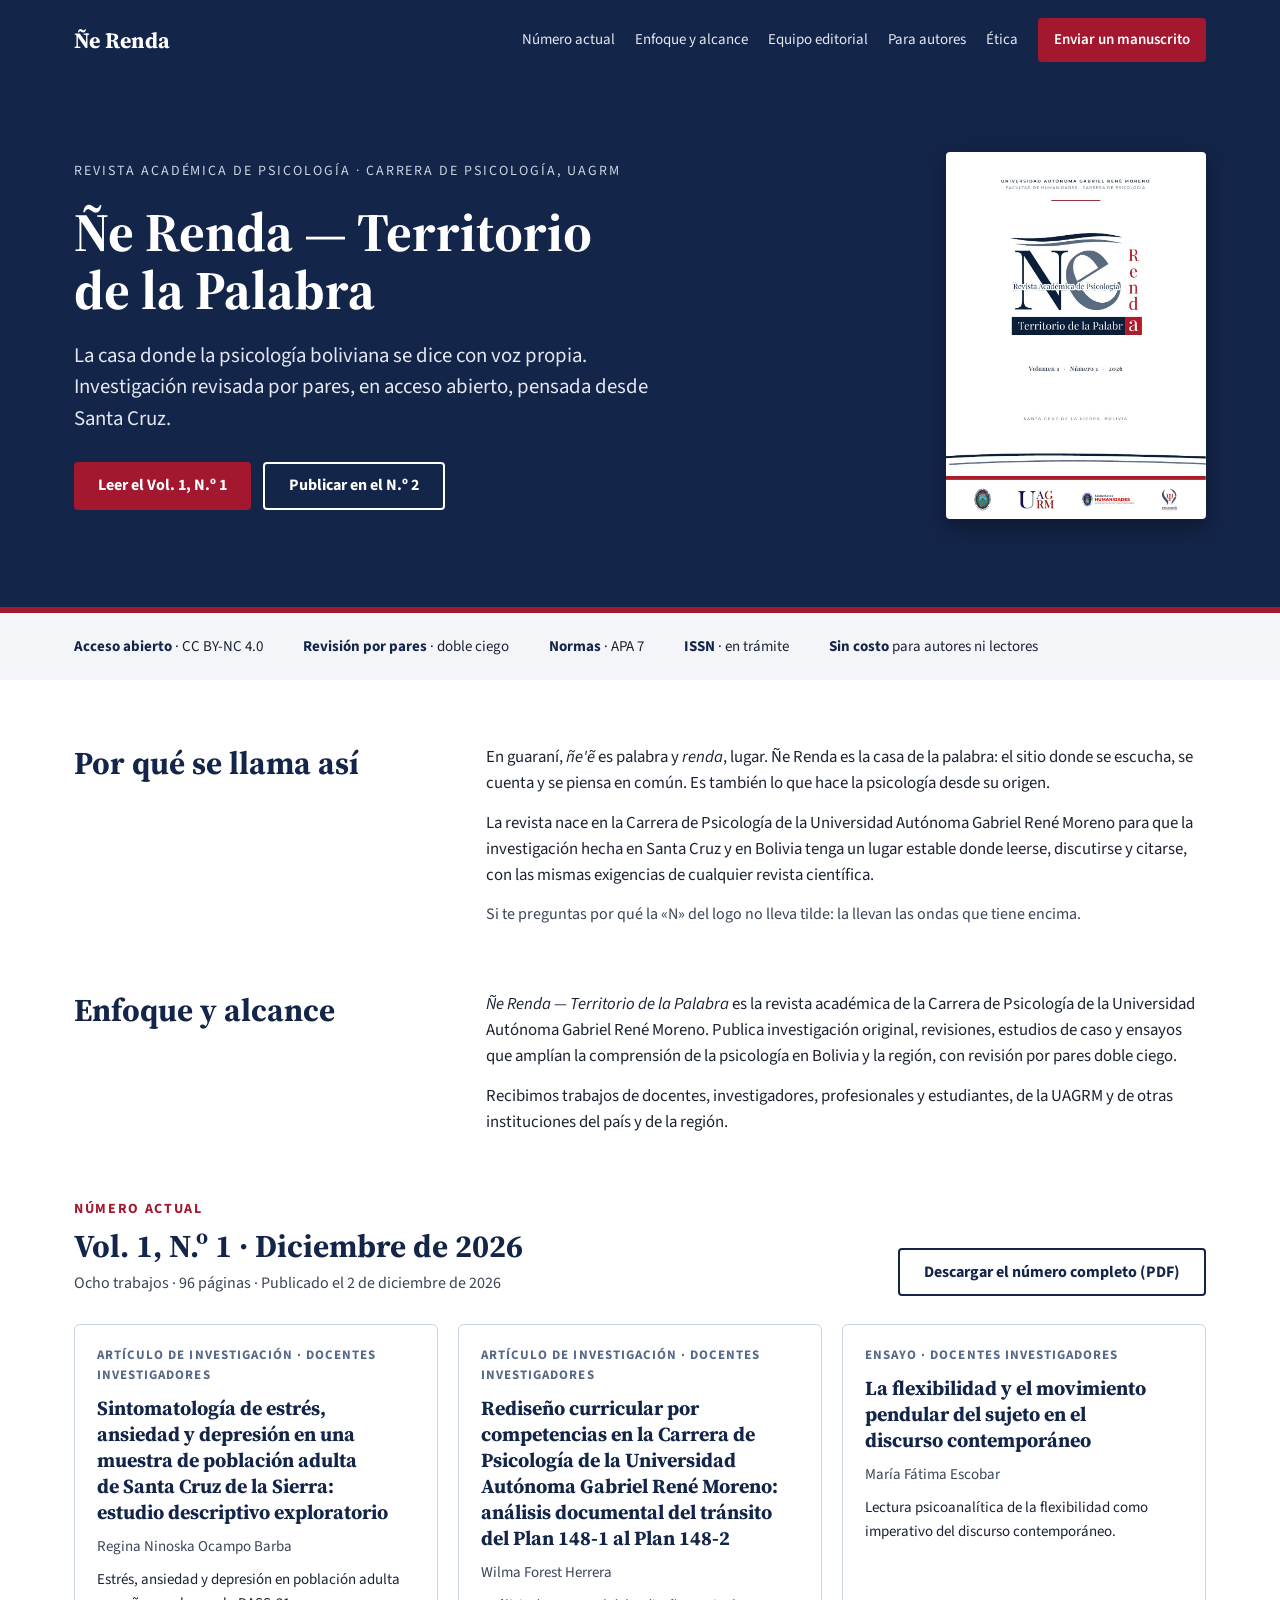
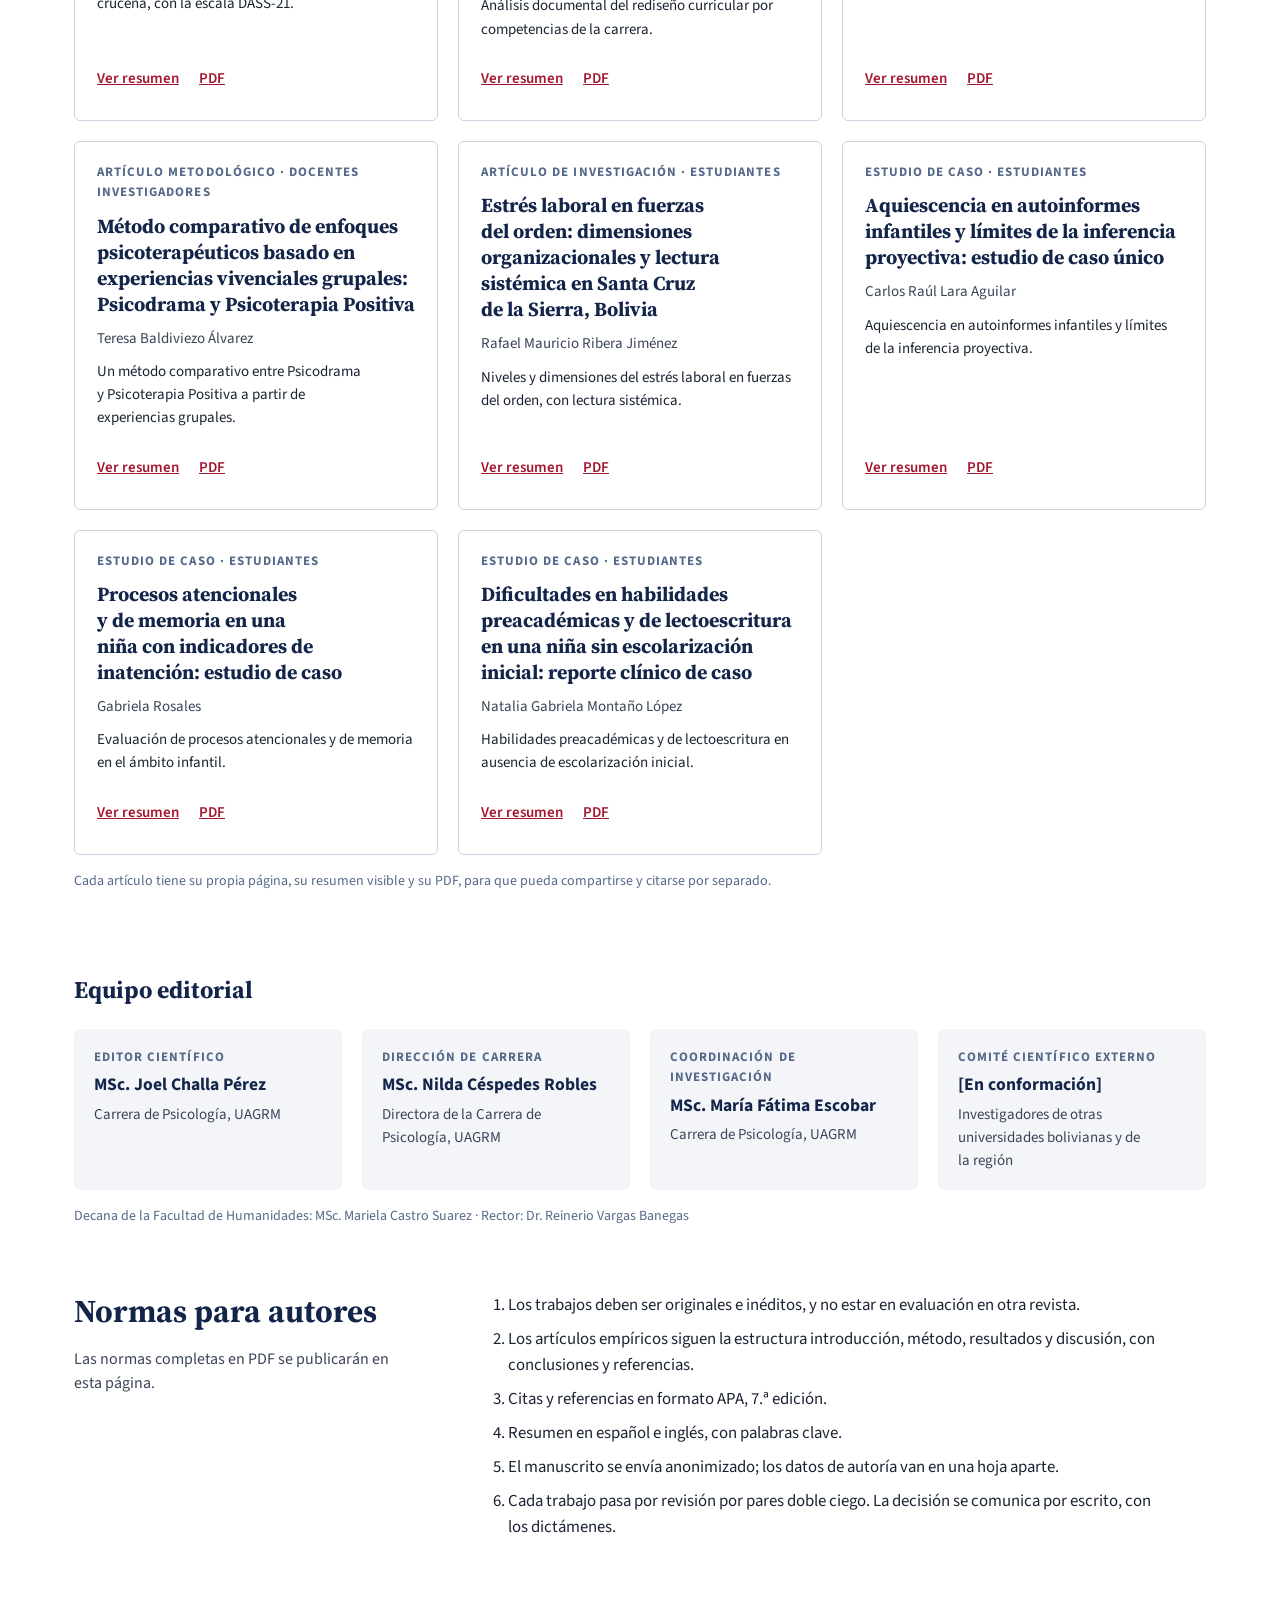
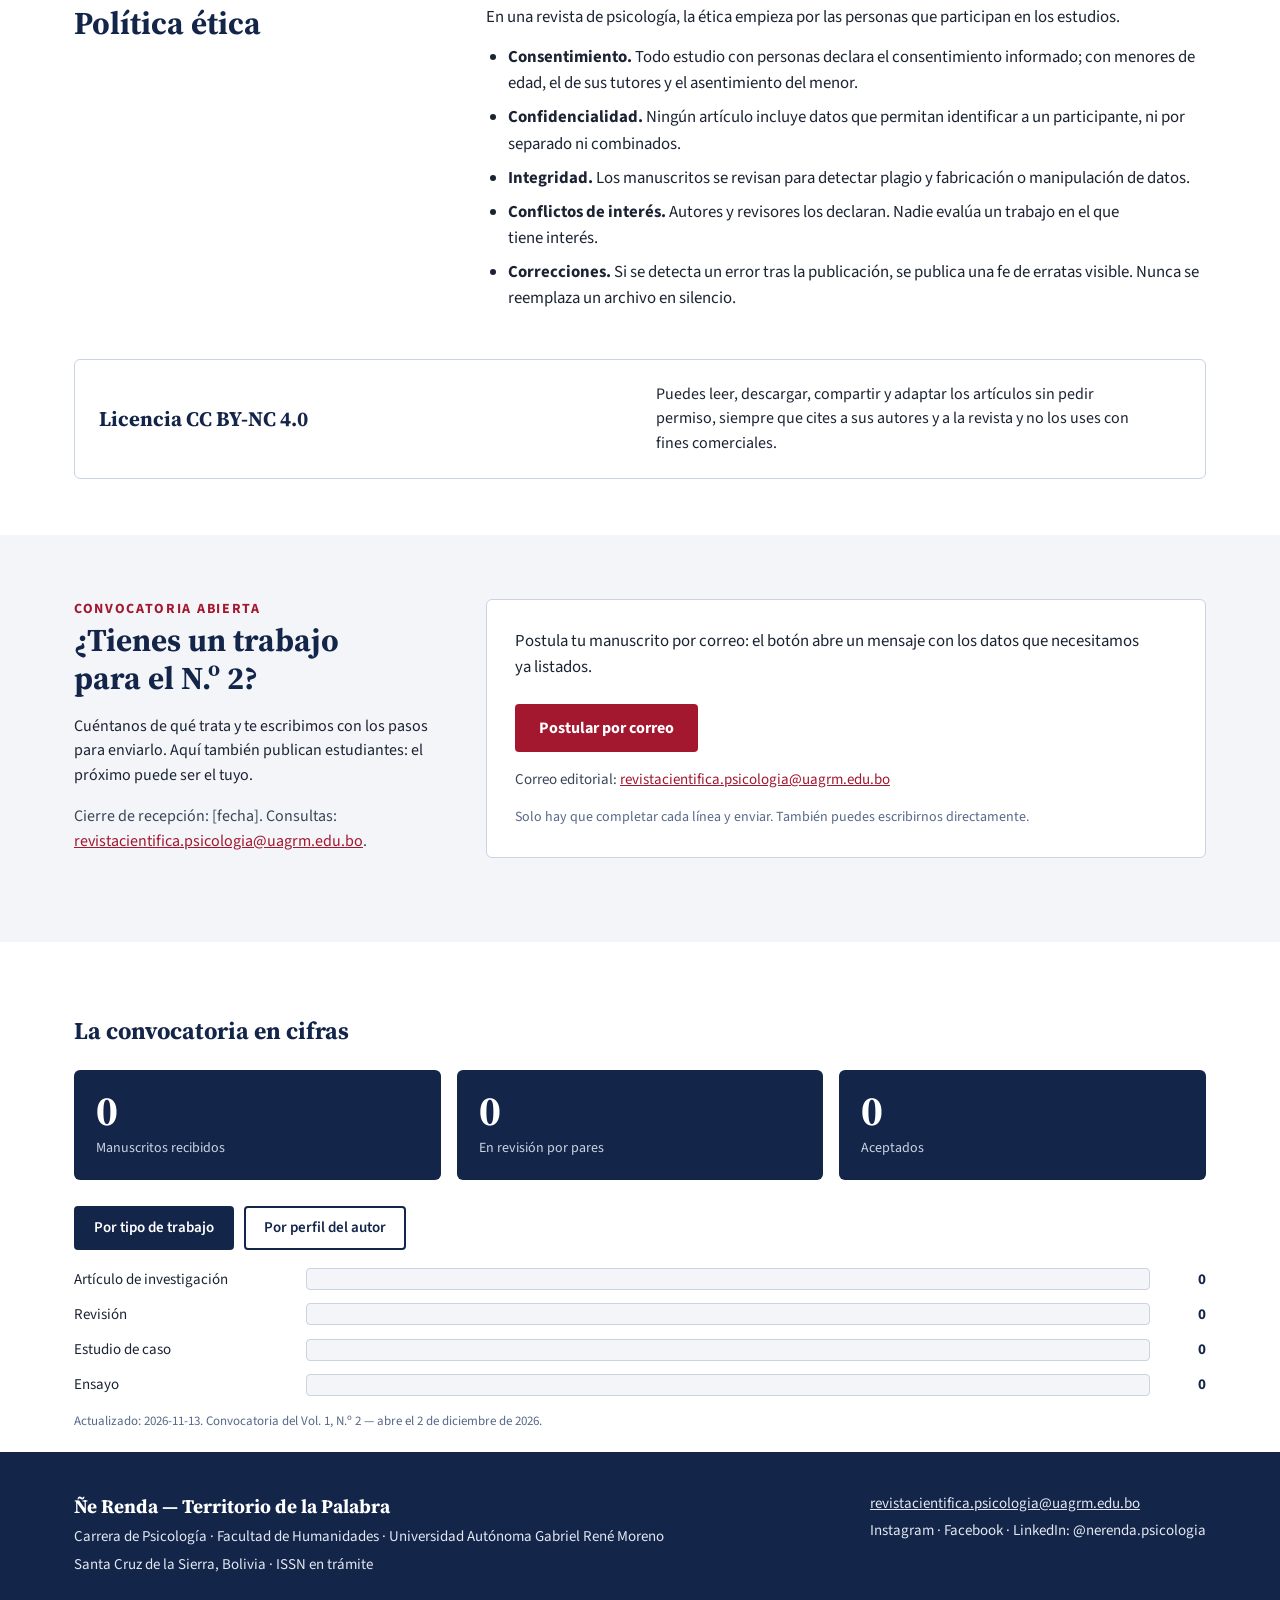
==== commit 8434579a: "Add files via upload" ====
--- a/index.html
+++ b/index.html
@@ -240,18 +240,16 @@
 <p class="numero-etiqueta">Convocatoria abierta</p>
 <h2>¿Tienes un trabajo para el N.º 2?</h2>
 <p>Cuéntanos de qué trata y te escribimos con los pasos para enviarlo. Aquí también publican estudiantes: el próximo puede ser el tuyo.</p>
-<p class="nota-suave">Cierre de recepción: [fecha]. Consultas: <a href="mailto:c_psicologia@uagrm.edu.bo">c_psicologia@uagrm.edu.bo</a>.</p>
-</div>
-<div class="seccion-cuerpo">
-<!-- El botón abre el Google Form de la convocatoria; las respuestas llegan al Drive de c_psicologia@uagrm.edu.bo -->
+<p class="nota-suave">Cierre de recepción: [fecha]. Consultas: <a href="mailto:revistacientifica.psicologia@uagrm.edu.bo">revistacientifica.psicologia@uagrm.edu.bo</a>.</p>
+</div>
+<div class="seccion-cuerpo">
 <div class="formulario" style="display: flex; flex-direction: column; gap: 16px;">
-<p style="margin: 0; font-size: 1.05rem;">Completa el formulario de postulación, o escríbenos directamente al correo de la carrera.</p>
+<p style="margin: 0; font-size: 1.05rem;">Postula tu manuscrito por correo: el botón abre un mensaje con los datos que necesitamos ya listados.</p>
 <div class="botones">
-<a class="boton boton-rojo" id="boton-formulario" href="https://docs.google.com/forms/d/e/1FAIpQLScNHgUABU08F3pAi4HKg8wVbyCsZcGMe62VkIEropSdbMZSIQ/viewform" target="_blank" rel="noopener">Postular un manuscrito</a>
-<a class="boton boton-borde-oscuro" href="mailto:c_psicologia@uagrm.edu.bo?subject=Postulaci%C3%B3n%20de%20manuscrito%20%E2%80%94%20%C3%91e%20Renda%20Vol.%201%2C%20N.%C2%BA%202&body=Nombre completo: %0AInstitucion: %0AEscribo como (docente o investigador / estudiante o tesista / psicologo en ejercicio / otro): %0ATipo de trabajo (articulo de investigacion / revision / estudio de caso / ensayo): %0ATitulo o tema tentativo: %0ABreve descripcion del trabajo: %0A%0AAcepto que la revista use estos datos solo para gestionar mi postulacion.">Postular por correo</a>
-</div>
-<p style="margin: 0; font-size: 15px; color: #3A4558;">Correo editorial: <a href="mailto:c_psicologia@uagrm.edu.bo">c_psicologia@uagrm.edu.bo</a></p>
-<p style="margin: 0; font-size: 14px; color: #56698A;">El botón de correo abre un mensaje con los datos que necesitamos ya listados: solo hay que completarlos y enviar.</p>
+<a class="boton boton-rojo" href="mailto:revistacientifica.psicologia@uagrm.edu.bo?subject=Postulaci%C3%B3n%20de%20manuscrito%20%E2%80%94%20%C3%91e%20Renda%20Vol.%201%2C%20N.%C2%BA%202&body=Nombre completo: %0AInstitucion: %0AEscribo como (docente o investigador / estudiante o tesista / psicologo en ejercicio / otro): %0ATipo de trabajo (articulo de investigacion / revision / estudio de caso / ensayo): %0ATitulo o tema tentativo: %0ABreve descripcion del trabajo: %0A%0AAcepto que la revista use estos datos solo para gestionar mi postulacion.">Postular por correo</a>
+</div>
+<p style="margin: 0; font-size: 15px; color: #3A4558;">Correo editorial: <a href="mailto:revistacientifica.psicologia@uagrm.edu.bo">revistacientifica.psicologia@uagrm.edu.bo</a></p>
+<p style="margin: 0; font-size: 14px; color: #56698A;">Solo hay que completar cada línea y enviar. También puedes escribirnos directamente.</p>
 </div>
 </div>
 </div>
@@ -325,7 +323,7 @@
 <p>Santa Cruz de la Sierra, Bolivia · ISSN en trámite</p>
 </div>
 <div>
-<p><a href="mailto:c_psicologia@uagrm.edu.bo" style="color: #E3E8F0">c_psicologia@uagrm.edu.bo</a></p>
+<p><a href="mailto:revistacientifica.psicologia@uagrm.edu.bo" style="color: #E3E8F0">revistacientifica.psicologia@uagrm.edu.bo</a></p>
 <p>Instagram · Facebook · LinkedIn: @nerenda.psicologia</p>
 </div>
 </div>
